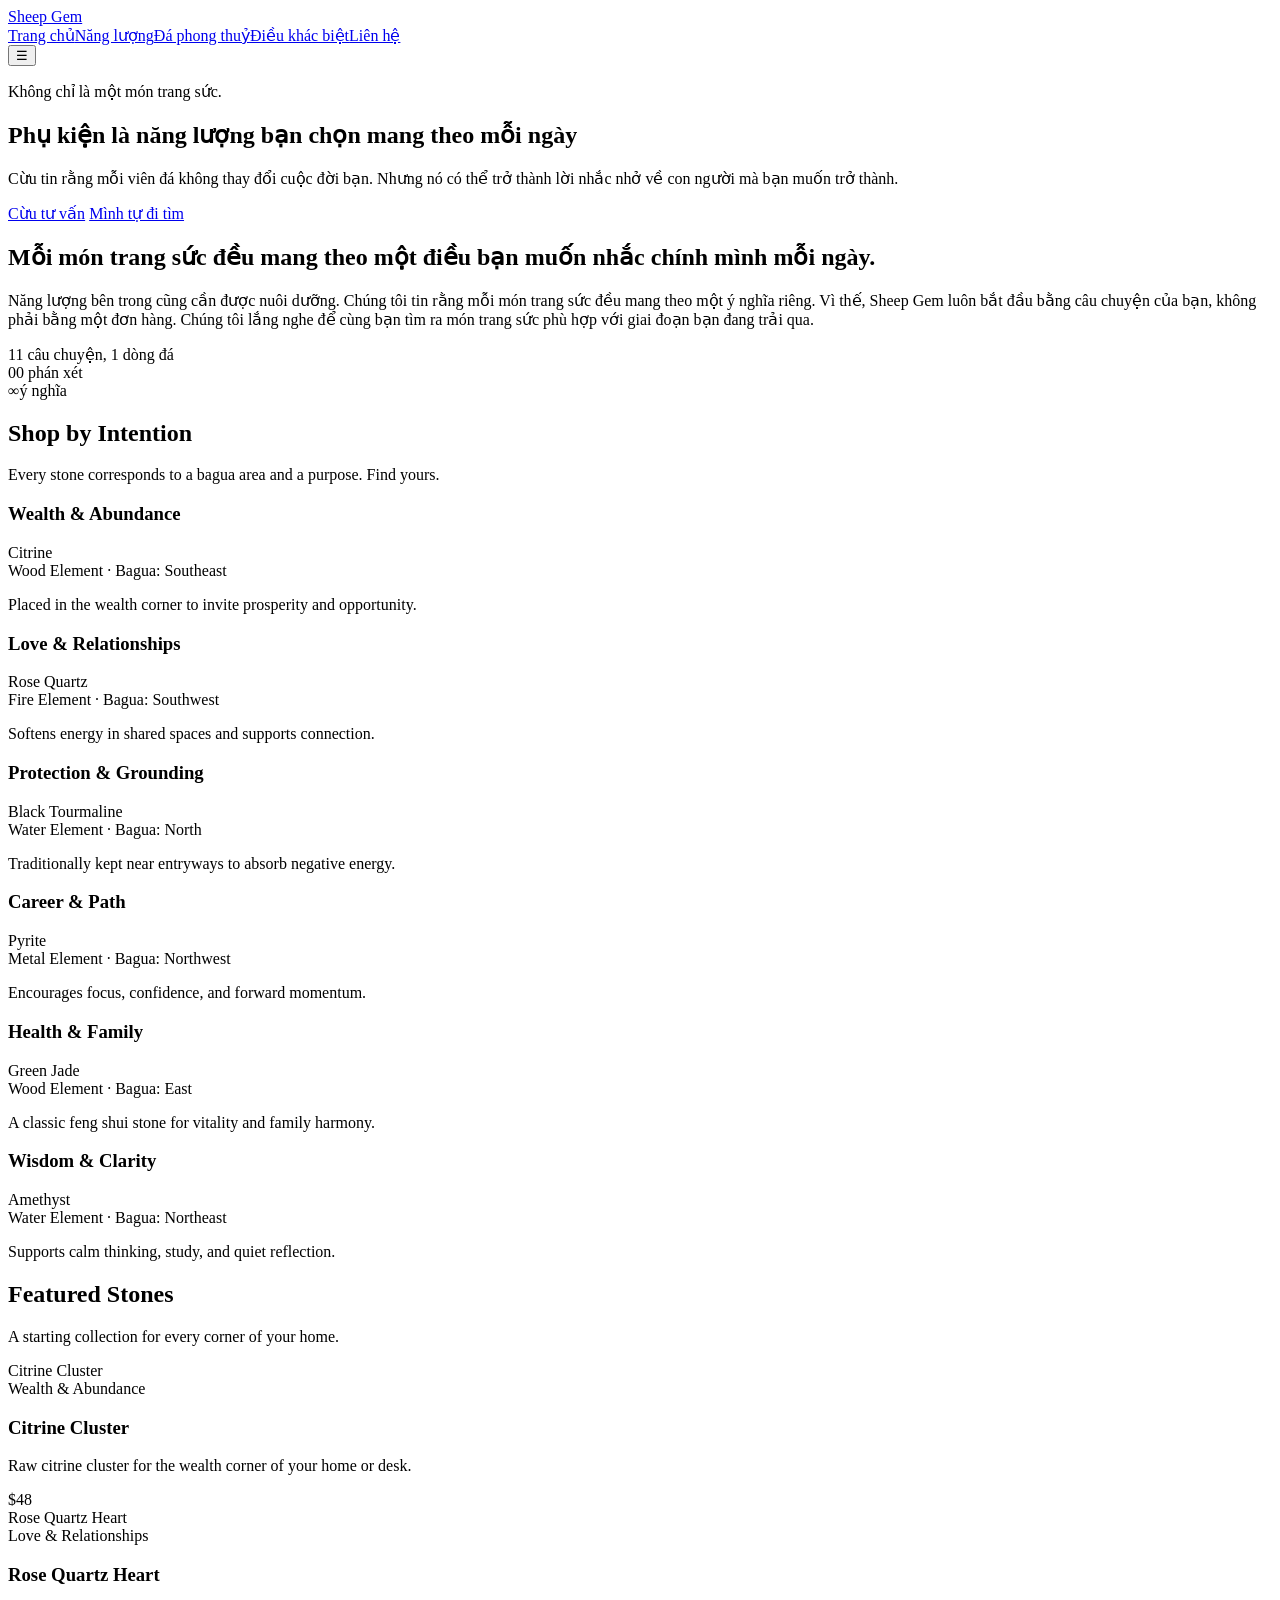
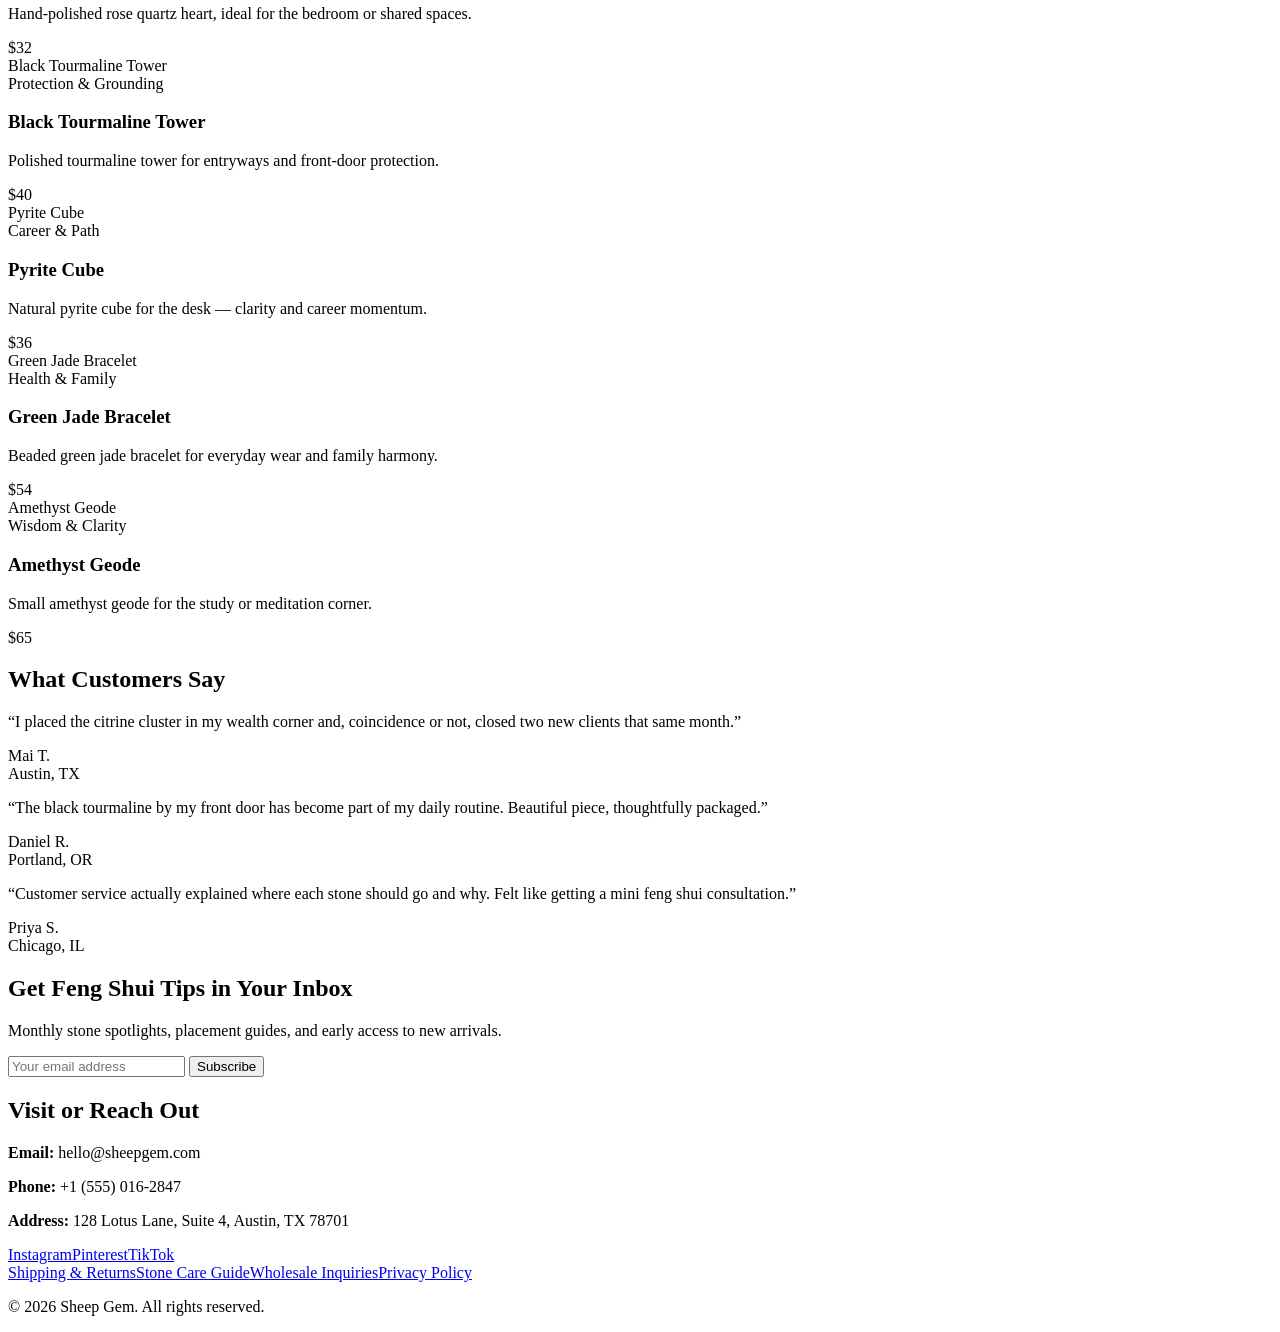
==== index.html @ ed95a7af "Initial commit via Netlify [skip ci]" ====
<!DOCTYPE html>
<html lang="vi">
<head>
<meta charset="UTF-8">
<meta name="viewport" content="width=device-width, initial-scale=1.0">
<title>Sheep Gem — Feng Shui Stones for a Balanced Life</title>
<meta name="description" content="Hand-selected feng shui stones and crystals for wealth, love, protection, and calm.">
<link rel="preconnect" href="https://fonts.googleapis.com">
<link rel="preconnect" href="https://fonts.gstatic.com" crossorigin>
<link href="https://fonts.googleapis.com/css2?family=Cormorant+Garamond:wght@600;700&family=Inter:wght@400;500;600;700&display=swap" rel="stylesheet">
<link rel="stylesheet" href="css/style.css">
</head>
<body>

<header class="site-header" id="home">
  <div class="container header-inner">
    <a class="logo" href="#home" id="logo">Sheep Gem</a>
    <nav class="main-nav" id="main-nav"></nav>
    <button class="nav-toggle" id="nav-toggle" aria-label="Toggle navigation">☰</button>
  </div>
</header>

<section class="hero">
  <div class="container hero-inner">
    <div class="hero-copy">
      <p class="eyebrow" id="hero-eyebrow"></p>
      <h1 id="hero-headline"></h1>
      <p class="hero-sub" id="hero-subheadline"></p>
      <div class="hero-ctas">
        <a class="btn btn-primary" id="hero-cta-primary" href="#products"></a>
        <a class="btn btn-secondary" id="hero-cta-secondary" href="#intentions"></a>
      </div>
    </div>
    <div class="hero-art" aria-hidden="true">
      <div class="stone-orb orb-1"></div>
      <div class="stone-orb orb-2"></div>
      <div class="stone-orb orb-3"></div>
    </div>
  </div>
</section>

<section class="about" id="about">
  <div class="container about-inner">
    <div class="about-copy">
      <h2 id="about-heading"></h2>
      <p id="about-body"></p>
    </div>
    <div class="about-stats" id="about-stats"></div>
  </div>
</section>

<section class="intentions" id="intentions">
  <div class="container">
    <h2 class="section-title">Shop by Intention</h2>
    <p class="section-subtitle">Every stone corresponds to a bagua area and a purpose. Find yours.</p>
    <div class="intentions-grid" id="intentions-grid"></div>
  </div>
</section>

<section class="products" id="products">
  <div class="container">
    <h2 class="section-title">Featured Stones</h2>
    <p class="section-subtitle">A starting collection for every corner of your home.</p>
    <div class="products-grid" id="products-grid"></div>
  </div>
</section>

<section class="testimonials" id="testimonials">
  <div class="container">
    <h2 class="section-title">What Customers Say</h2>
    <div class="testimonials-grid" id="testimonials-grid"></div>
  </div>
</section>

<section class="newsletter">
  <div class="container newsletter-inner">
    <div>
      <h2 id="newsletter-heading"></h2>
      <p id="newsletter-body"></p>
    </div>
    <form class="newsletter-form" id="newsletter-form">
      <input type="email" placeholder="Your email address" required aria-label="Email address">
      <button type="submit" class="btn btn-primary" id="newsletter-cta"></button>
    </form>
  </div>
</section>

<section class="contact" id="contact">
  <div class="container contact-inner">
    <h2 id="contact-heading"></h2>
    <div class="contact-grid">
      <p><strong>Email:</strong> <span id="contact-email"></span></p>
      <p><strong>Phone:</strong> <span id="contact-phone"></span></p>
      <p><strong>Address:</strong> <span id="contact-address"></span></p>
    </div>
    <div class="contact-social" id="contact-social"></div>
  </div>
</section>

<footer class="site-footer">
  <div class="container footer-inner">
    <div class="footer-links" id="footer-links"></div>
    <p class="footer-copy" id="footer-copy"></p>
  </div>
</footer>

<script src="content/site-content.js"></script>
<script src="js/main.js"></script>
</body>
</html>
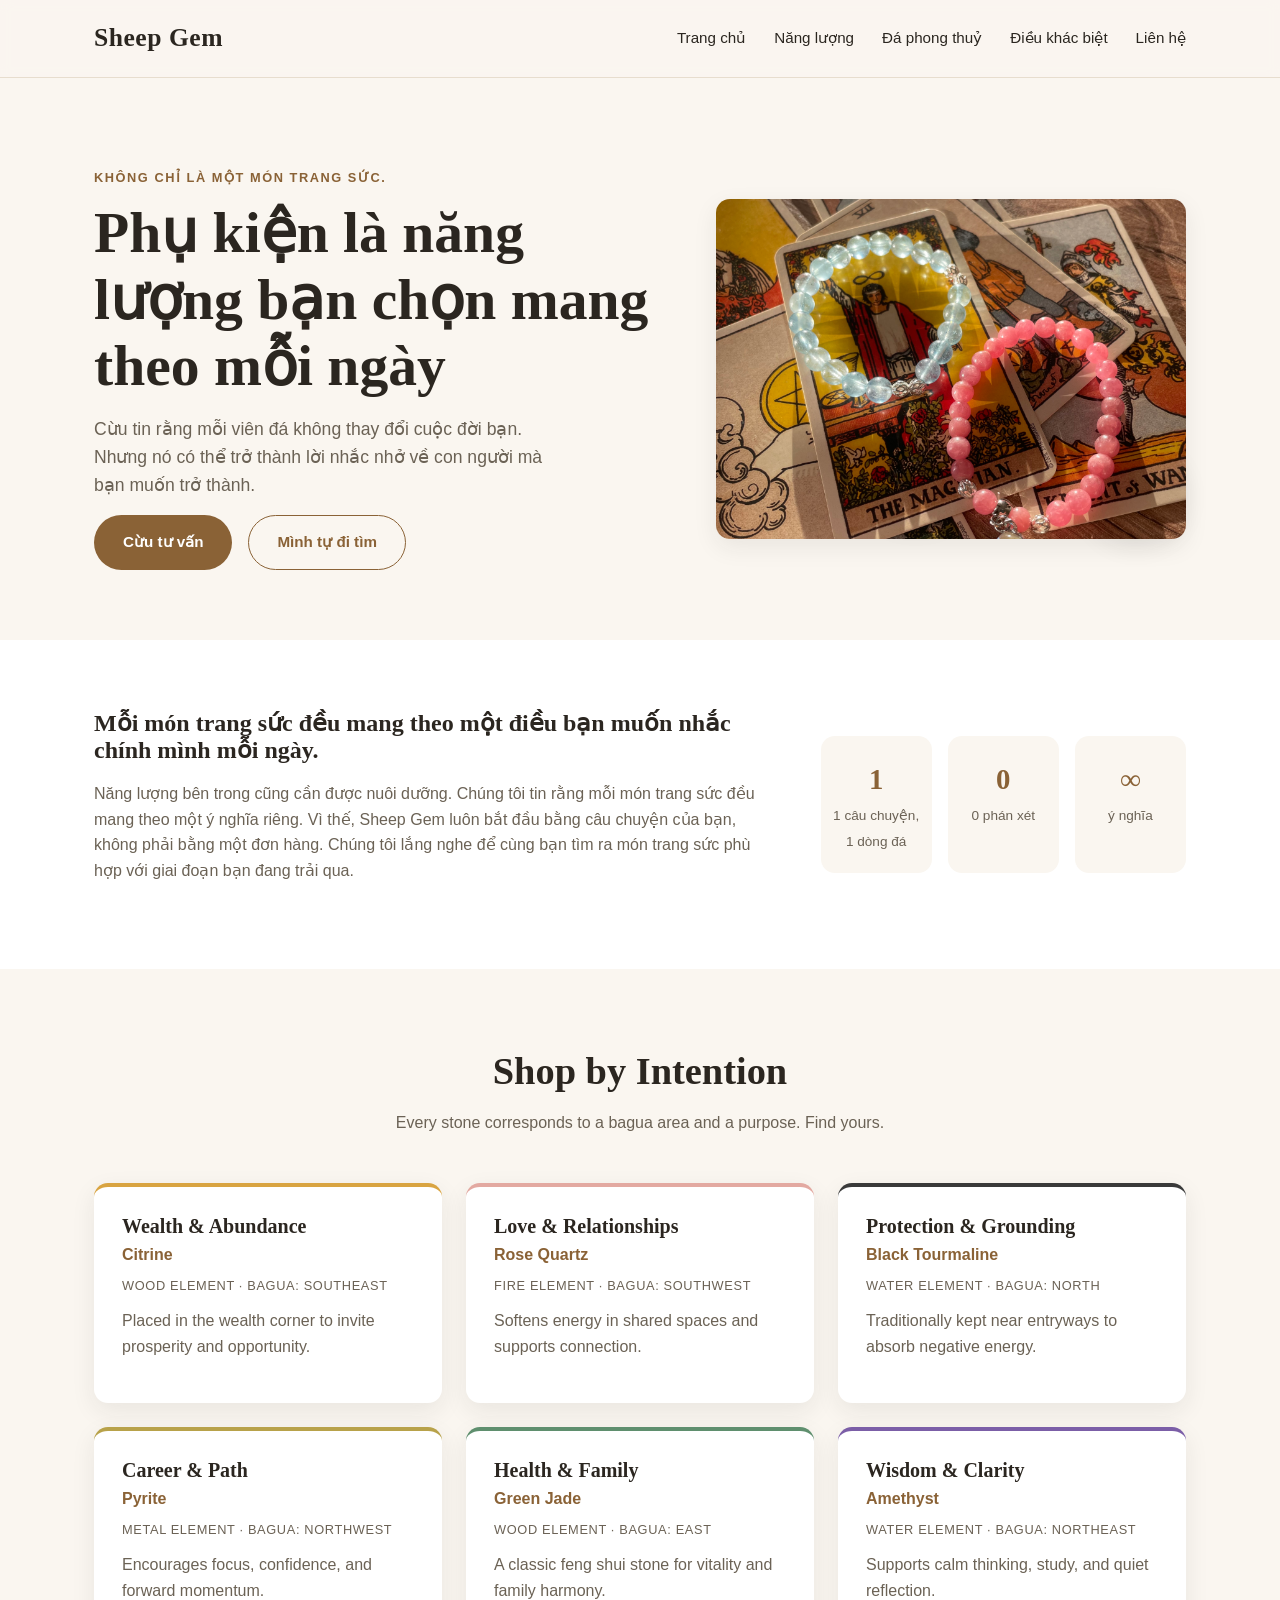
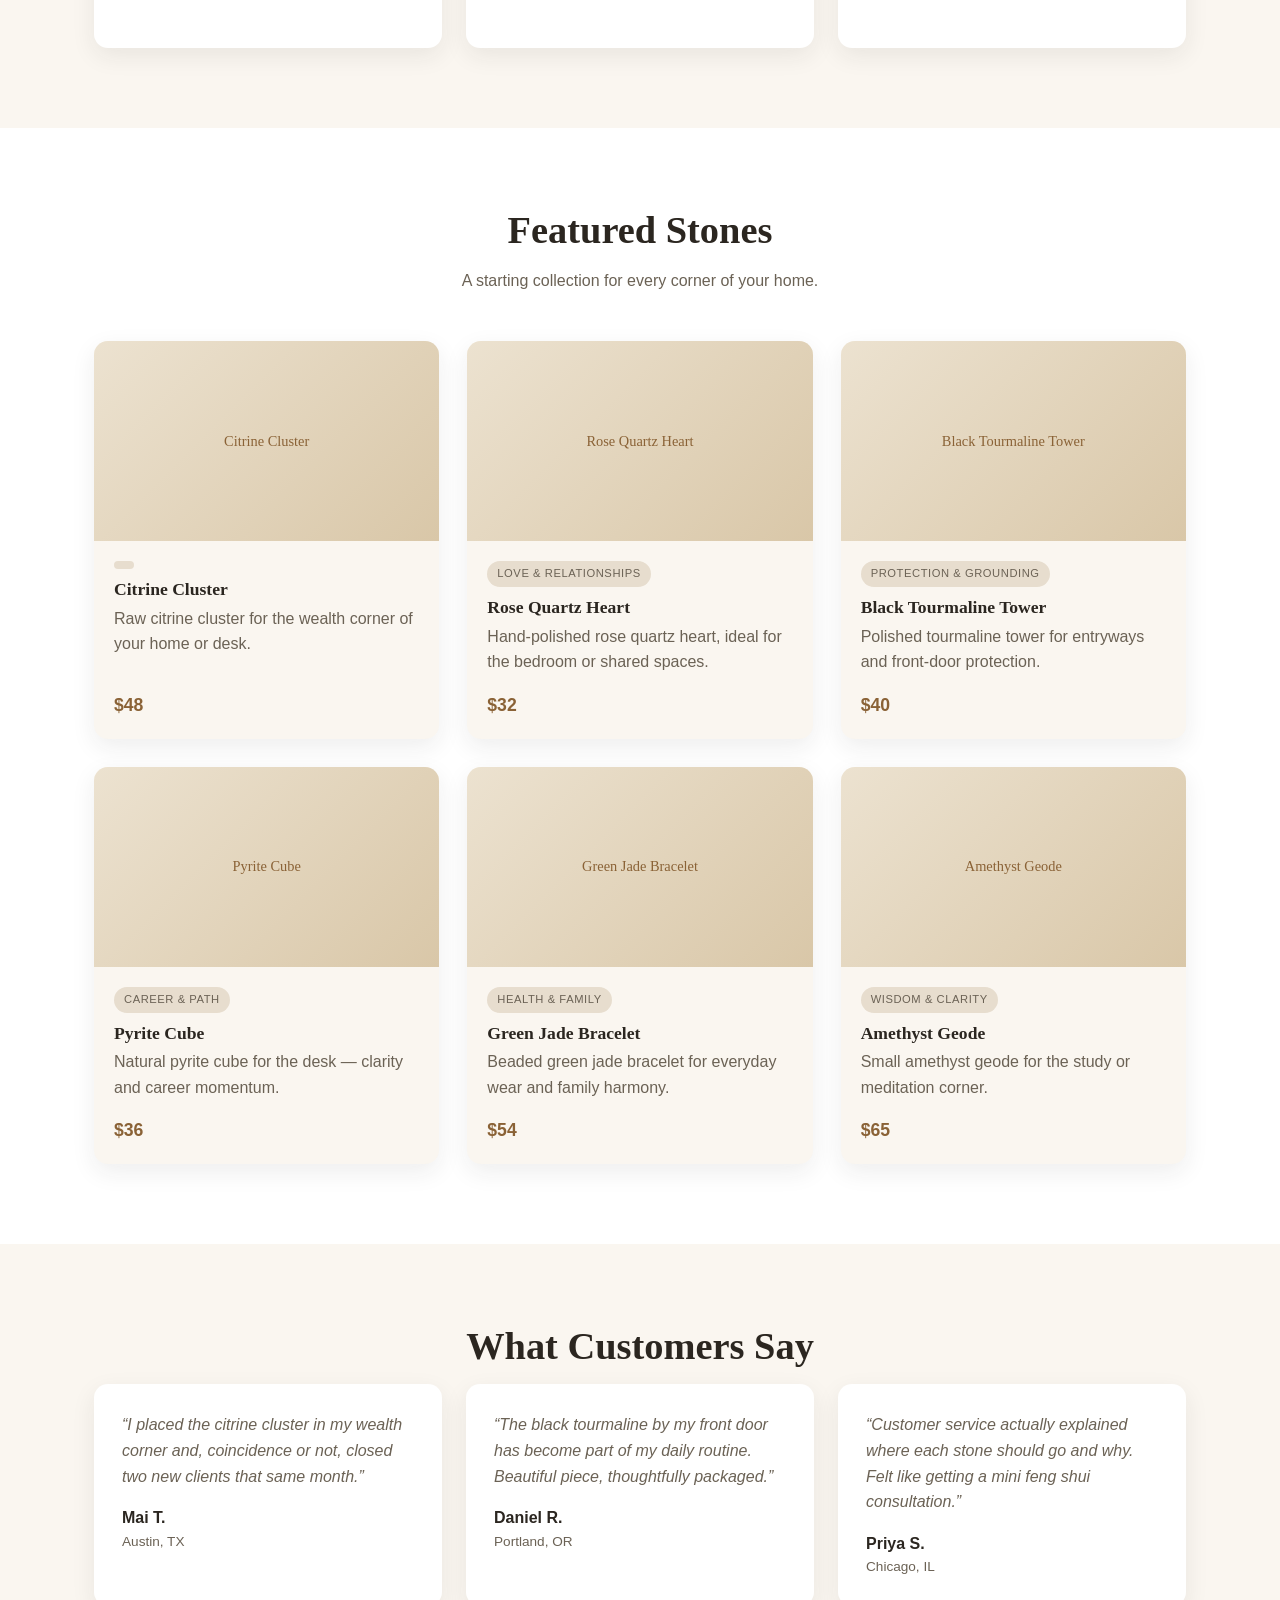
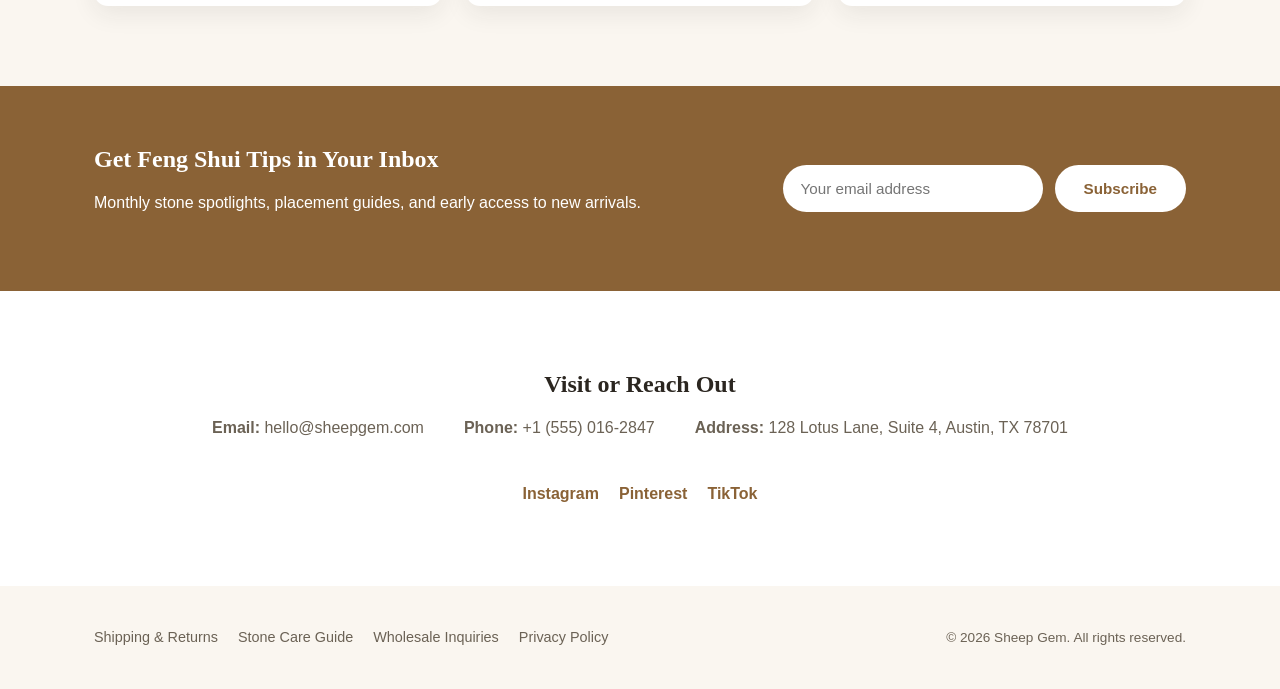
==== commit c42c710f: "Publish rendered index.html via admin.html" ====
--- a/index.html
+++ b/index.html
@@ -4,7 +4,7 @@
 <meta charset="UTF-8">
 <meta name="viewport" content="width=device-width, initial-scale=1.0">
 <title>Sheep Gem — Feng Shui Stones for a Balanced Life</title>
-<meta name="description" content="Hand-selected feng shui stones and crystals for wealth, love, protection, and calm.">
+<meta name="description" content="Cừu tin rằng mỗi viên đá không thay đổi cuộc đời bạn. Nhưng nó có thể trở thành lời nhắc nhở về con người mà bạn muốn trở thành.">
 <link rel="preconnect" href="https://fonts.googleapis.com">
 <link rel="preconnect" href="https://fonts.gstatic.com" crossorigin>
 <link href="https://fonts.googleapis.com/css2?family=Cormorant+Garamond:wght@600;700&family=Inter:wght@400;500;600;700&display=swap" rel="stylesheet">
@@ -15,7 +15,13 @@
 <header class="site-header" id="home">
   <div class="container header-inner">
     <a class="logo" href="#home" id="logo">Sheep Gem</a>
-    <nav class="main-nav" id="main-nav"></nav>
+    <nav class="main-nav" id="main-nav">
+      <a href="#home">Trang chủ</a>
+      <a href="#nangluong">Năng lượng</a>
+      <a href="#products">Đá phong thuỷ</a>
+      <a href="#about">Điều khác biệt</a>
+      <a href="#contact">Liên hệ</a>
+    </nav>
     <button class="nav-toggle" id="nav-toggle" aria-label="Toggle navigation">☰</button>
   </div>
 </header>
@@ -23,15 +29,18 @@
 <section class="hero">
   <div class="container hero-inner">
     <div class="hero-copy">
-      <p class="eyebrow" id="hero-eyebrow"></p>
-      <h1 id="hero-headline"></h1>
-      <p class="hero-sub" id="hero-subheadline"></p>
+      <p class="eyebrow" id="hero-eyebrow">Không chỉ là một món trang sức.  </p>
+      <h1 id="hero-headline">Phụ kiện là năng lượng bạn chọn mang theo mỗi ngày</h1>
+      <p class="hero-sub" id="hero-subheadline">Cừu tin rằng mỗi viên đá không thay đổi cuộc đời bạn.
+
+Nhưng nó có thể trở thành lời nhắc nhở về con người mà bạn muốn trở thành.</p>
       <div class="hero-ctas">
-        <a class="btn btn-primary" id="hero-cta-primary" href="#products"></a>
-        <a class="btn btn-secondary" id="hero-cta-secondary" href="#intentions"></a>
-      </div>
-    </div>
-    <div class="hero-art" aria-hidden="true">
+        <a class="btn btn-primary" id="hero-cta-primary" href="#contact">Cừu tư vấn</a>
+        <a class="btn btn-secondary" id="hero-cta-secondary" href="#products">Mình tự đi tìm</a>
+      </div>
+    </div>
+    <div class="hero-art has-photo" aria-hidden="true">
+      <img class="hero-photo" alt="" src="images/hero-stones.jpg" style="object-position:50% 50%">
       <div class="stone-orb orb-1"></div>
       <div class="stone-orb orb-2"></div>
       <div class="stone-orb orb-3"></div>
@@ -42,10 +51,20 @@
 <section class="about" id="about">
   <div class="container about-inner">
     <div class="about-copy">
-      <h2 id="about-heading"></h2>
-      <p id="about-body"></p>
-    </div>
-    <div class="about-stats" id="about-stats"></div>
+      <h2 id="about-heading">Mỗi món trang sức đều mang theo một điều bạn muốn nhắc chính mình mỗi ngày.</h2>
+      <p id="about-body">Năng lượng bên trong cũng cần được nuôi dưỡng.
+
+Chúng tôi tin rằng mỗi món trang sức đều mang theo một ý nghĩa riêng.
+
+Vì thế, Sheep Gem luôn bắt đầu bằng câu chuyện của bạn, không phải bằng một đơn hàng.
+
+Chúng tôi lắng nghe để cùng bạn tìm ra món trang sức phù hợp với giai đoạn bạn đang trải qua.</p>
+    </div>
+    <div class="about-stats" id="about-stats">
+      <div class="stat"><span class="stat-value">1</span><span class="stat-label">1 câu chuyện, 1 dòng đá</span></div>
+      <div class="stat"><span class="stat-value">0</span><span class="stat-label">0 phán xét</span></div>
+      <div class="stat"><span class="stat-value">∞</span><span class="stat-label">ý nghĩa</span></div>
+    </div>
   </div>
 </section>
 
@@ -53,7 +72,44 @@
   <div class="container">
     <h2 class="section-title">Shop by Intention</h2>
     <p class="section-subtitle">Every stone corresponds to a bagua area and a purpose. Find yours.</p>
-    <div class="intentions-grid" id="intentions-grid"></div>
+    <div class="intentions-grid" id="intentions-grid">
+      <div class="intention-card" style="border-top-color:#d9a441">
+        <h3>Wealth &amp; Abundance</h3>
+        <div class="intention-stone">Citrine</div>
+        <div class="intention-meta">Wood Element · Bagua: Southeast</div>
+        <p>Placed in the wealth corner to invite prosperity and opportunity.</p>
+      </div>
+      <div class="intention-card" style="border-top-color:#e3a9a1">
+        <h3>Love &amp; Relationships</h3>
+        <div class="intention-stone">Rose Quartz</div>
+        <div class="intention-meta">Fire Element · Bagua: Southwest</div>
+        <p>Softens energy in shared spaces and supports connection.</p>
+      </div>
+      <div class="intention-card" style="border-top-color:#3a3a3a">
+        <h3>Protection &amp; Grounding</h3>
+        <div class="intention-stone">Black Tourmaline</div>
+        <div class="intention-meta">Water Element · Bagua: North</div>
+        <p>Traditionally kept near entryways to absorb negative energy.</p>
+      </div>
+      <div class="intention-card" style="border-top-color:#b8a24a">
+        <h3>Career &amp; Path</h3>
+        <div class="intention-stone">Pyrite</div>
+        <div class="intention-meta">Metal Element · Bagua: Northwest</div>
+        <p>Encourages focus, confidence, and forward momentum.</p>
+      </div>
+      <div class="intention-card" style="border-top-color:#5f8f6e">
+        <h3>Health &amp; Family</h3>
+        <div class="intention-stone">Green Jade</div>
+        <div class="intention-meta">Wood Element · Bagua: East</div>
+        <p>A classic feng shui stone for vitality and family harmony.</p>
+      </div>
+      <div class="intention-card" style="border-top-color:#7b5ea7">
+        <h3>Wisdom &amp; Clarity</h3>
+        <div class="intention-stone">Amethyst</div>
+        <div class="intention-meta">Water Element · Bagua: Northeast</div>
+        <p>Supports calm thinking, study, and quiet reflection.</p>
+      </div>
+    </div>
   </div>
 </section>
 
@@ -61,46 +117,144 @@
   <div class="container">
     <h2 class="section-title">Featured Stones</h2>
     <p class="section-subtitle">A starting collection for every corner of your home.</p>
-    <div class="products-grid" id="products-grid"></div>
+    <div class="products-grid" id="products-grid">
+      <div class="product-card">
+        <div class="product-image has-photo">
+          <img alt="Citrine Cluster" src="images/products/citrine-cluster.jpg" style="object-position:50% 50%">
+          <span class="product-image-fallback">Citrine Cluster</span>
+        </div>
+        <div class="product-body">
+          <span class="product-tag"></span>
+          <h3>Citrine Cluster</h3>
+          <p>Raw citrine cluster for the wealth corner of your home or desk.</p>
+          <div class="product-price">$48</div>
+        </div>
+      </div>
+      <div class="product-card">
+        <div class="product-image has-photo">
+          <img alt="Rose Quartz Heart" src="images/products/rose-quartz-heart.jpg" style="object-position:50% 50%">
+          <span class="product-image-fallback">Rose Quartz Heart</span>
+        </div>
+        <div class="product-body">
+          <span class="product-tag">Love &amp; Relationships</span>
+          <h3>Rose Quartz Heart</h3>
+          <p>Hand-polished rose quartz heart, ideal for the bedroom or shared spaces.</p>
+          <div class="product-price">$32</div>
+        </div>
+      </div>
+      <div class="product-card">
+        <div class="product-image has-photo">
+          <img alt="Black Tourmaline Tower" src="images/products/black-tourmaline-tower.jpg" style="object-position:50% 50%">
+          <span class="product-image-fallback">Black Tourmaline Tower</span>
+        </div>
+        <div class="product-body">
+          <span class="product-tag">Protection &amp; Grounding</span>
+          <h3>Black Tourmaline Tower</h3>
+          <p>Polished tourmaline tower for entryways and front-door protection.</p>
+          <div class="product-price">$40</div>
+        </div>
+      </div>
+      <div class="product-card">
+        <div class="product-image has-photo">
+          <img alt="Pyrite Cube" src="images/products/pyrite-cube.jpg" style="object-position:50% 50%">
+          <span class="product-image-fallback">Pyrite Cube</span>
+        </div>
+        <div class="product-body">
+          <span class="product-tag">Career &amp; Path</span>
+          <h3>Pyrite Cube</h3>
+          <p>Natural pyrite cube for the desk — clarity and career momentum.</p>
+          <div class="product-price">$36</div>
+        </div>
+      </div>
+      <div class="product-card">
+        <div class="product-image has-photo">
+          <img alt="Green Jade Bracelet" src="images/products/green-jade-bracelet.jpg" style="object-position:50% 50%">
+          <span class="product-image-fallback">Green Jade Bracelet</span>
+        </div>
+        <div class="product-body">
+          <span class="product-tag">Health &amp; Family</span>
+          <h3>Green Jade Bracelet</h3>
+          <p>Beaded green jade bracelet for everyday wear and family harmony.</p>
+          <div class="product-price">$54</div>
+        </div>
+      </div>
+      <div class="product-card">
+        <div class="product-image has-photo">
+          <img alt="Amethyst Geode" src="images/products/amethyst-geode.jpg" style="object-position:50% 50%">
+          <span class="product-image-fallback">Amethyst Geode</span>
+        </div>
+        <div class="product-body">
+          <span class="product-tag">Wisdom &amp; Clarity</span>
+          <h3>Amethyst Geode</h3>
+          <p>Small amethyst geode for the study or meditation corner.</p>
+          <div class="product-price">$65</div>
+        </div>
+      </div>
+    </div>
   </div>
 </section>
 
 <section class="testimonials" id="testimonials">
   <div class="container">
     <h2 class="section-title">What Customers Say</h2>
-    <div class="testimonials-grid" id="testimonials-grid"></div>
+    <div class="testimonials-grid" id="testimonials-grid">
+      <div class="testimonial-card">
+        <p class="testimonial-quote">"I placed the citrine cluster in my wealth corner and, coincidence or not, closed two new clients that same month."</p>
+        <div class="testimonial-author">Mai T.</div>
+        <div class="testimonial-location">Austin, TX</div>
+      </div>
+      <div class="testimonial-card">
+        <p class="testimonial-quote">"The black tourmaline by my front door has become part of my daily routine. Beautiful piece, thoughtfully packaged."</p>
+        <div class="testimonial-author">Daniel R.</div>
+        <div class="testimonial-location">Portland, OR</div>
+      </div>
+      <div class="testimonial-card">
+        <p class="testimonial-quote">"Customer service actually explained where each stone should go and why. Felt like getting a mini feng shui consultation."</p>
+        <div class="testimonial-author">Priya S.</div>
+        <div class="testimonial-location">Chicago, IL</div>
+      </div>
+    </div>
   </div>
 </section>
 
 <section class="newsletter">
   <div class="container newsletter-inner">
     <div>
-      <h2 id="newsletter-heading"></h2>
-      <p id="newsletter-body"></p>
+      <h2 id="newsletter-heading">Get Feng Shui Tips in Your Inbox</h2>
+      <p id="newsletter-body">Monthly stone spotlights, placement guides, and early access to new arrivals.</p>
     </div>
     <form class="newsletter-form" id="newsletter-form">
       <input type="email" placeholder="Your email address" required aria-label="Email address">
-      <button type="submit" class="btn btn-primary" id="newsletter-cta"></button>
+      <button type="submit" class="btn btn-primary" id="newsletter-cta">Subscribe</button>
     </form>
   </div>
 </section>
 
 <section class="contact" id="contact">
   <div class="container contact-inner">
-    <h2 id="contact-heading"></h2>
+    <h2 id="contact-heading">Visit or Reach Out</h2>
     <div class="contact-grid">
-      <p><strong>Email:</strong> <span id="contact-email"></span></p>
-      <p><strong>Phone:</strong> <span id="contact-phone"></span></p>
-      <p><strong>Address:</strong> <span id="contact-address"></span></p>
-    </div>
-    <div class="contact-social" id="contact-social"></div>
+      <p><strong>Email:</strong> <span id="contact-email">hello@sheepgem.com</span></p>
+      <p><strong>Phone:</strong> <span id="contact-phone">+1 (555) 016-2847</span></p>
+      <p><strong>Address:</strong> <span id="contact-address">128 Lotus Lane, Suite 4, Austin, TX 78701</span></p>
+    </div>
+    <div class="contact-social" id="contact-social">
+      <a href="https://instagram.com/sheep.gem" target="_blank" rel="noopener">Instagram</a>
+      <a href="https://pinterest.com/sheepgem" target="_blank" rel="noopener">Pinterest</a>
+      <a href="https://tiktok.com/@sheep.gem" target="_blank" rel="noopener">TikTok</a>
+    </div>
   </div>
 </section>
 
 <footer class="site-footer">
   <div class="container footer-inner">
-    <div class="footer-links" id="footer-links"></div>
-    <p class="footer-copy" id="footer-copy"></p>
+    <div class="footer-links" id="footer-links">
+      <a href="#">Shipping &amp; Returns</a>
+      <a href="#">Stone Care Guide</a>
+      <a href="#">Wholesale Inquiries</a>
+      <a href="#">Privacy Policy</a>
+    </div>
+    <p class="footer-copy" id="footer-copy">© 2026 Sheep Gem. All rights reserved.</p>
   </div>
 </footer>
 
--- a/css/style.css
+++ b/css/style.css
@@ -0,0 +1,392 @@
+/* ==========================================================================
+   Sheep Gem — base styles
+   ========================================================================== */
+
+:root {
+  --color-bg: #faf6f0;
+  --color-surface: #ffffff;
+  --color-text: #2b2620;
+  --color-text-muted: #6b6255;
+  --color-accent: #b8894f;
+  --color-accent-dark: #8a6236;
+  --color-green: #5f8f6e;
+  --color-border: #e7ddce;
+  --radius: 14px;
+  --shadow: 0 8px 24px rgba(43, 38, 32, 0.08);
+  --font-heading: "Cormorant Garamond", Georgia, "Times New Roman", serif;
+  --font-body: "Inter", -apple-system, BlinkMacSystemFont, "Segoe UI", sans-serif;
+}
+
+* { box-sizing: border-box; }
+
+html { scroll-behavior: smooth; }
+
+body {
+  margin: 0;
+  font-family: var(--font-body);
+  color: var(--color-text);
+  background: var(--color-bg);
+  line-height: 1.6;
+}
+
+img { max-width: 100%; display: block; }
+
+.container {
+  max-width: 1140px;
+  margin: 0 auto;
+  padding: 0 24px;
+}
+
+h1, h2, h3 {
+  font-family: var(--font-heading);
+  font-weight: 600;
+  line-height: 1.15;
+  margin: 0 0 16px;
+}
+
+p { margin: 0 0 16px; color: var(--color-text-muted); }
+
+a { color: inherit; text-decoration: none; }
+
+.btn {
+  display: inline-block;
+  padding: 14px 28px;
+  border-radius: 999px;
+  font-weight: 600;
+  font-size: 0.95rem;
+  cursor: pointer;
+  border: 1px solid transparent;
+  transition: transform 0.15s ease, opacity 0.15s ease;
+}
+.btn:hover { transform: translateY(-1px); opacity: 0.92; }
+.btn-primary { background: var(--color-accent-dark); color: #fff; }
+.btn-secondary { background: transparent; color: var(--color-accent-dark); border-color: var(--color-accent-dark); }
+
+.section-title {
+  text-align: center;
+  font-size: clamp(1.8rem, 3vw, 2.4rem);
+}
+.section-subtitle {
+  text-align: center;
+  max-width: 560px;
+  margin: 0 auto 48px;
+}
+
+/* Header ------------------------------------------------------------------ */
+
+.site-header {
+  position: sticky;
+  top: 0;
+  z-index: 50;
+  background: rgba(250, 246, 240, 0.9);
+  backdrop-filter: blur(6px);
+  border-bottom: 1px solid var(--color-border);
+}
+.header-inner {
+  display: flex;
+  align-items: center;
+  justify-content: space-between;
+  padding: 18px 24px;
+}
+.logo {
+  font-family: var(--font-heading);
+  font-size: 1.6rem;
+  font-weight: 700;
+  letter-spacing: 0.02em;
+}
+.main-nav {
+  display: flex;
+  gap: 28px;
+}
+.main-nav a {
+  font-size: 0.95rem;
+  font-weight: 500;
+  color: var(--color-text);
+}
+.main-nav a:hover { color: var(--color-accent-dark); }
+.nav-toggle {
+  display: none;
+  background: none;
+  border: none;
+  font-size: 1.4rem;
+  cursor: pointer;
+}
+
+@media (max-width: 800px) {
+  .main-nav {
+    position: absolute;
+    top: 100%;
+    left: 0;
+    right: 0;
+    background: var(--color-surface);
+    flex-direction: column;
+    padding: 16px 24px;
+    gap: 16px;
+    border-bottom: 1px solid var(--color-border);
+    display: none;
+  }
+  .main-nav.open { display: flex; }
+  .nav-toggle { display: block; }
+}
+
+/* Hero --------------------------------------------------------------------- */
+
+.hero {
+  padding: 90px 0 70px;
+  overflow: hidden;
+}
+.hero-inner {
+  display: grid;
+  grid-template-columns: 1.1fr 0.9fr;
+  gap: 48px;
+  align-items: center;
+}
+.eyebrow {
+  text-transform: uppercase;
+  letter-spacing: 0.12em;
+  font-size: 0.8rem;
+  font-weight: 700;
+  color: var(--color-accent-dark);
+  margin-bottom: 12px;
+}
+.hero-copy h1 {
+  font-size: clamp(2.4rem, 5vw, 3.6rem);
+}
+.hero-sub {
+  font-size: 1.1rem;
+  max-width: 480px;
+}
+.hero-ctas { display: flex; gap: 16px; flex-wrap: wrap; margin-top: 8px; }
+
+.hero-art {
+  position: relative;
+  height: 340px;
+}
+.hero-photo {
+  position: absolute;
+  inset: 0;
+  width: 100%;
+  height: 100%;
+  object-fit: cover;
+  border-radius: var(--radius);
+  box-shadow: var(--shadow);
+  z-index: 2;
+}
+.stone-orb {
+  position: absolute;
+  border-radius: 50%;
+  filter: blur(0px);
+  box-shadow: var(--shadow);
+}
+.orb-1 { width: 220px; height: 220px; background: radial-gradient(circle at 30% 30%, #e7cf9e, var(--color-accent)); top: 10px; right: 40px; }
+.orb-2 { width: 140px; height: 140px; background: radial-gradient(circle at 30% 30%, #cfe0d3, var(--color-green)); bottom: 20px; right: 200px; }
+.orb-3 { width: 100px; height: 100px; background: radial-gradient(circle at 30% 30%, #ece2f3, #7b5ea7); bottom: 0; right: 0; }
+
+@media (max-width: 800px) {
+  .hero-inner { grid-template-columns: 1fr; }
+  .hero-art { height: 220px; }
+}
+
+/* About -------------------------------------------------------------------- */
+
+.about { padding: 70px 0; background: var(--color-surface); }
+.about-inner {
+  display: grid;
+  grid-template-columns: 1.3fr 0.7fr;
+  gap: 48px;
+  align-items: center;
+}
+.about-stats {
+  display: grid;
+  grid-template-columns: repeat(3, 1fr);
+  gap: 16px;
+}
+.stat { text-align: center; padding: 20px 8px; border-radius: var(--radius); background: var(--color-bg); }
+.stat-value { font-family: var(--font-heading); font-size: 1.8rem; font-weight: 700; color: var(--color-accent-dark); display: block; }
+.stat-label { font-size: 0.85rem; color: var(--color-text-muted); }
+
+@media (max-width: 800px) {
+  .about-inner { grid-template-columns: 1fr; }
+  .about-stats { grid-template-columns: repeat(3, 1fr); }
+}
+
+/* Intentions ---------------------------------------------------------------- */
+
+.intentions { padding: 80px 0; }
+.intentions-grid {
+  display: grid;
+  grid-template-columns: repeat(3, 1fr);
+  gap: 24px;
+}
+.intention-card {
+  background: var(--color-surface);
+  border-radius: var(--radius);
+  padding: 28px;
+  box-shadow: var(--shadow);
+  border-top: 4px solid var(--color-accent);
+}
+.intention-card h3 { font-size: 1.25rem; margin-bottom: 4px; }
+.intention-stone { font-weight: 600; color: var(--color-accent-dark); margin-bottom: 8px; }
+.intention-meta {
+  font-size: 0.8rem;
+  color: var(--color-text-muted);
+  text-transform: uppercase;
+  letter-spacing: 0.05em;
+  margin-bottom: 12px;
+}
+
+@media (max-width: 900px) {
+  .intentions-grid { grid-template-columns: repeat(2, 1fr); }
+}
+@media (max-width: 560px) {
+  .intentions-grid { grid-template-columns: 1fr; }
+}
+
+/* Products ------------------------------------------------------------------ */
+
+.products { padding: 80px 0; background: var(--color-surface); }
+.products-grid {
+  display: grid;
+  grid-template-columns: repeat(3, 1fr);
+  gap: 28px;
+}
+.product-card {
+  background: var(--color-bg);
+  border-radius: var(--radius);
+  overflow: hidden;
+  box-shadow: var(--shadow);
+  display: flex;
+  flex-direction: column;
+}
+.product-image {
+  height: 200px;
+  background: linear-gradient(135deg, #ece2d0, #d9c7a8);
+  display: flex;
+  align-items: center;
+  justify-content: center;
+  font-family: var(--font-heading);
+  color: var(--color-accent-dark);
+  font-size: 0.9rem;
+  position: relative;
+  overflow: hidden;
+}
+.product-image img {
+  position: absolute;
+  inset: 0;
+  width: 100%;
+  height: 100%;
+  object-fit: cover;
+}
+.product-image.has-photo .product-image-fallback {
+  display: none;
+}
+.product-body { padding: 20px; flex: 1; display: flex; flex-direction: column; }
+.product-body h3 { font-size: 1.1rem; margin-bottom: 6px; }
+.product-price { font-weight: 700; color: var(--color-accent-dark); margin-top: auto; font-size: 1.1rem; }
+.product-tag {
+  align-self: flex-start;
+  font-size: 0.7rem;
+  text-transform: uppercase;
+  letter-spacing: 0.05em;
+  background: var(--color-border);
+  color: var(--color-text-muted);
+  padding: 4px 10px;
+  border-radius: 999px;
+  margin-bottom: 10px;
+}
+
+@media (max-width: 900px) {
+  .products-grid { grid-template-columns: repeat(2, 1fr); }
+}
+@media (max-width: 560px) {
+  .products-grid { grid-template-columns: 1fr; }
+}
+
+/* Testimonials --------------------------------------------------------------- */
+
+.testimonials { padding: 80px 0; }
+.testimonials-grid {
+  display: grid;
+  grid-template-columns: repeat(3, 1fr);
+  gap: 24px;
+}
+.testimonial-card {
+  background: var(--color-surface);
+  border-radius: var(--radius);
+  padding: 28px;
+  box-shadow: var(--shadow);
+}
+.testimonial-quote { font-style: italic; margin-bottom: 16px; }
+.testimonial-author { font-weight: 700; color: var(--color-text); }
+.testimonial-location { font-size: 0.85rem; color: var(--color-text-muted); }
+
+@media (max-width: 900px) {
+  .testimonials-grid { grid-template-columns: 1fr; }
+}
+
+/* Newsletter ------------------------------------------------------------------ */
+
+.newsletter {
+  padding: 60px 0;
+  background: var(--color-accent-dark);
+  color: #fff;
+}
+.newsletter h2, .newsletter p { color: #fff; }
+.newsletter-inner {
+  display: flex;
+  justify-content: space-between;
+  align-items: center;
+  gap: 32px;
+  flex-wrap: wrap;
+}
+.newsletter-form {
+  display: flex;
+  gap: 12px;
+  flex-wrap: wrap;
+}
+.newsletter-form input {
+  padding: 14px 18px;
+  border-radius: 999px;
+  border: none;
+  min-width: 260px;
+  font-size: 0.95rem;
+}
+.newsletter-form .btn-primary { background: #fff; color: var(--color-accent-dark); }
+
+/* Contact ---------------------------------------------------------------------- */
+
+.contact { padding: 80px 0; background: var(--color-surface); text-align: center; }
+.contact-grid {
+  display: flex;
+  justify-content: center;
+  gap: 40px;
+  flex-wrap: wrap;
+  margin-bottom: 24px;
+}
+.contact-social {
+  display: flex;
+  justify-content: center;
+  gap: 20px;
+}
+.contact-social a {
+  font-weight: 600;
+  color: var(--color-accent-dark);
+}
+
+/* Footer ------------------------------------------------------------------------ */
+
+.site-footer { padding: 40px 0; }
+.footer-inner {
+  display: flex;
+  justify-content: space-between;
+  align-items: center;
+  flex-wrap: wrap;
+  gap: 16px;
+}
+.footer-links {
+  display: flex;
+  gap: 20px;
+  flex-wrap: wrap;
+}
+.footer-links a { font-size: 0.9rem; color: var(--color-text-muted); }
+.footer-copy { font-size: 0.85rem; color: var(--color-text-muted); margin: 0; }
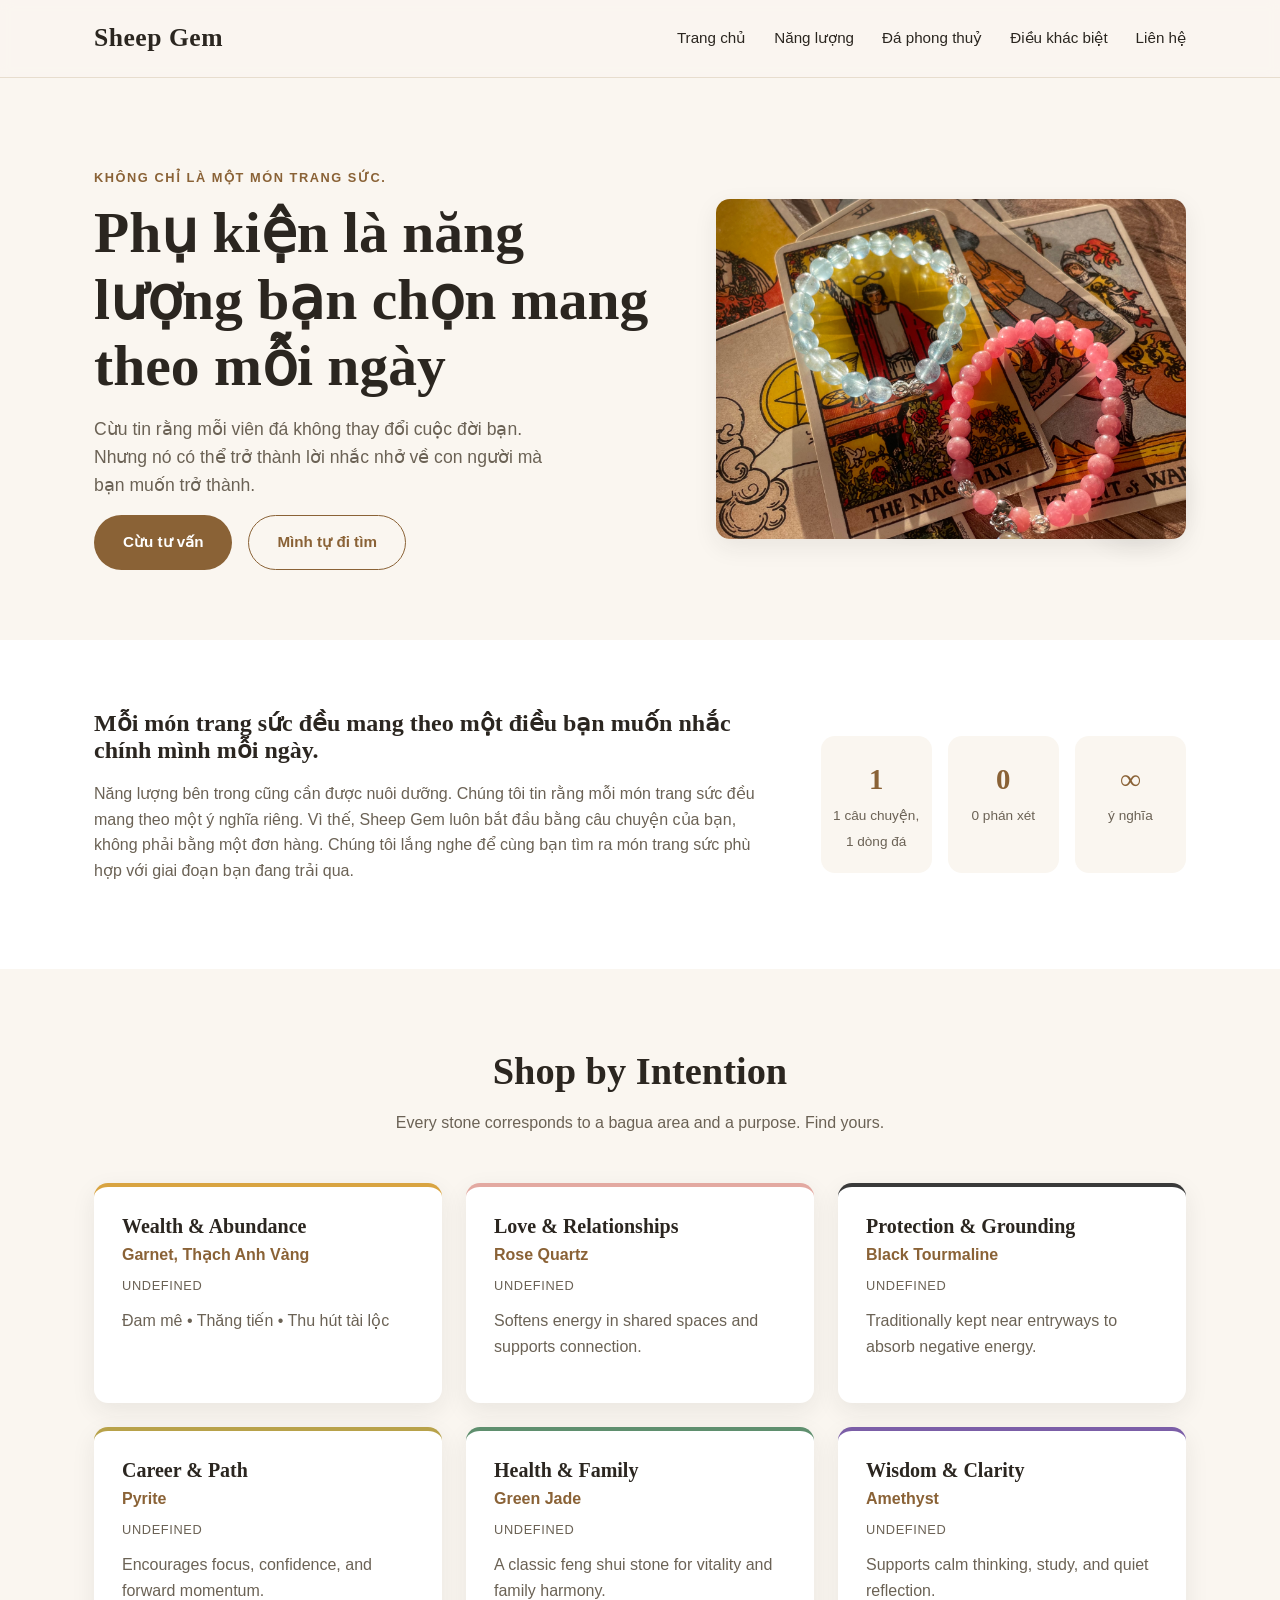
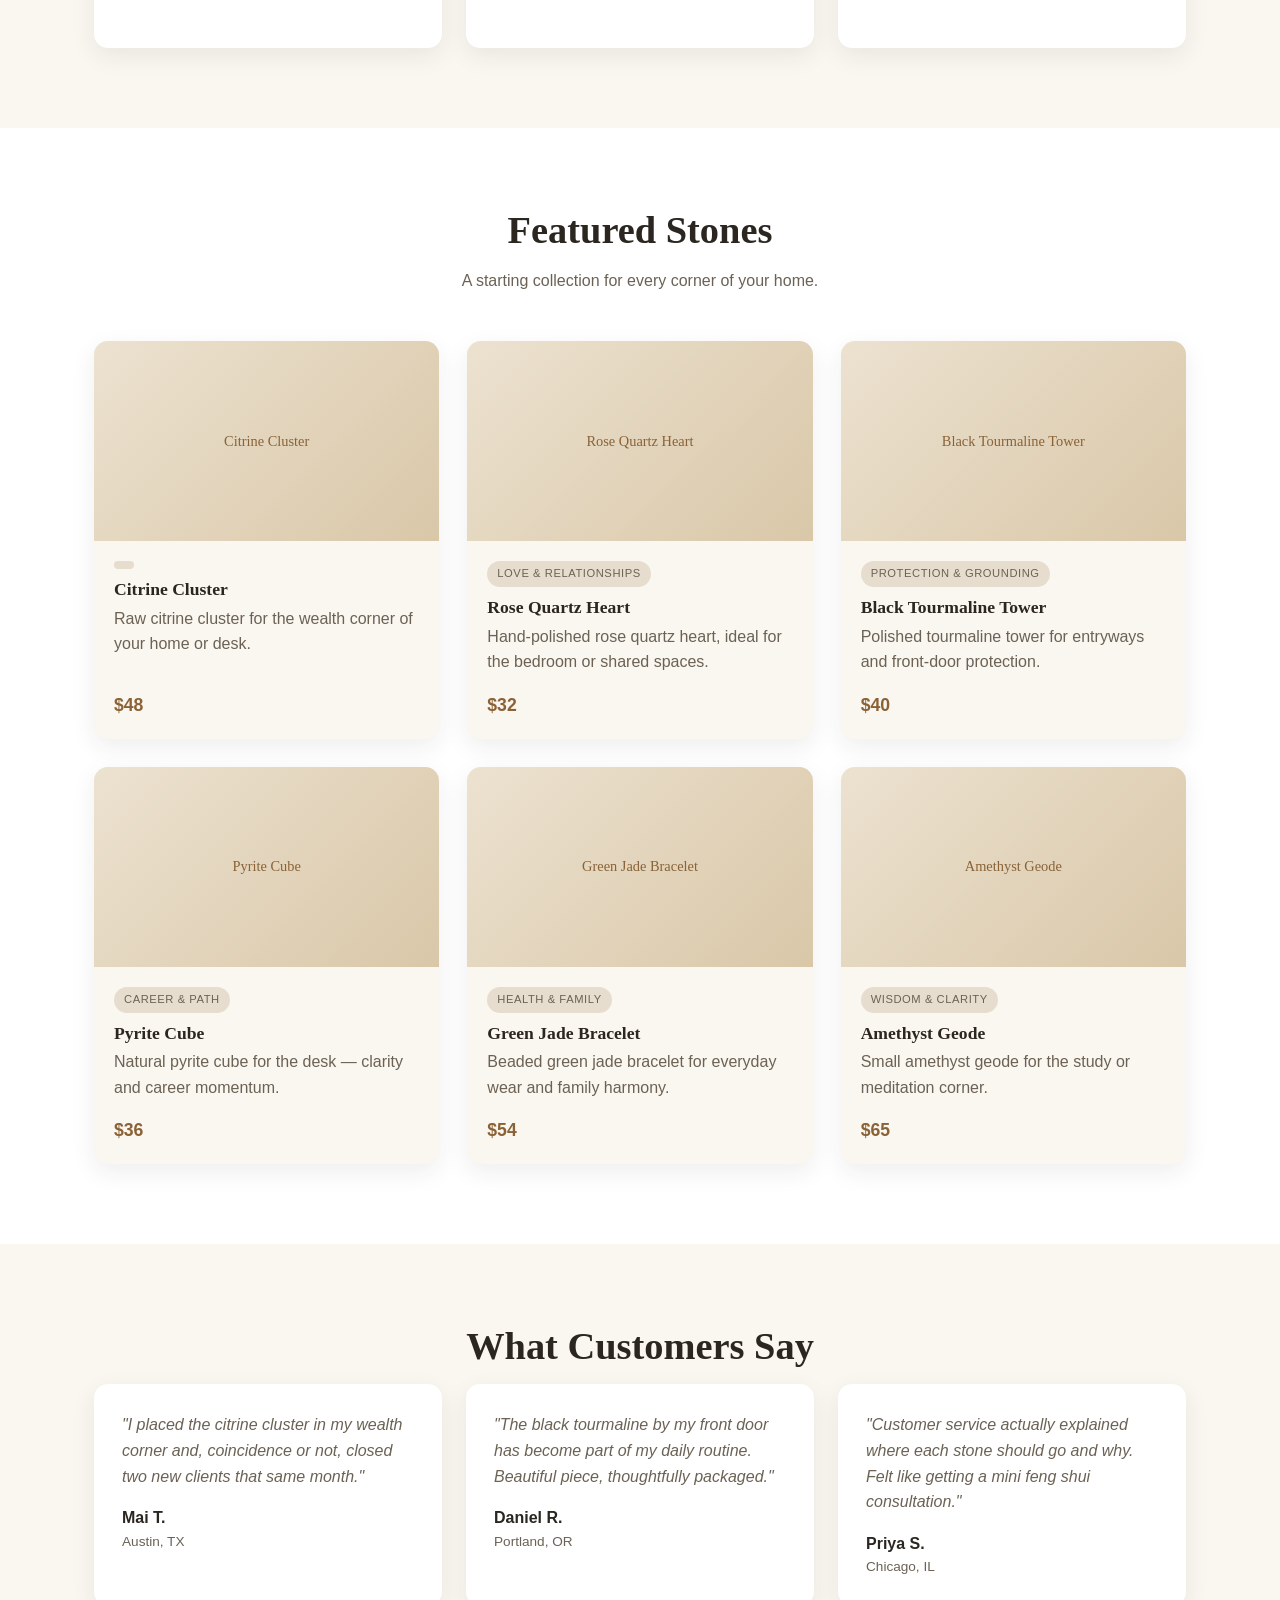
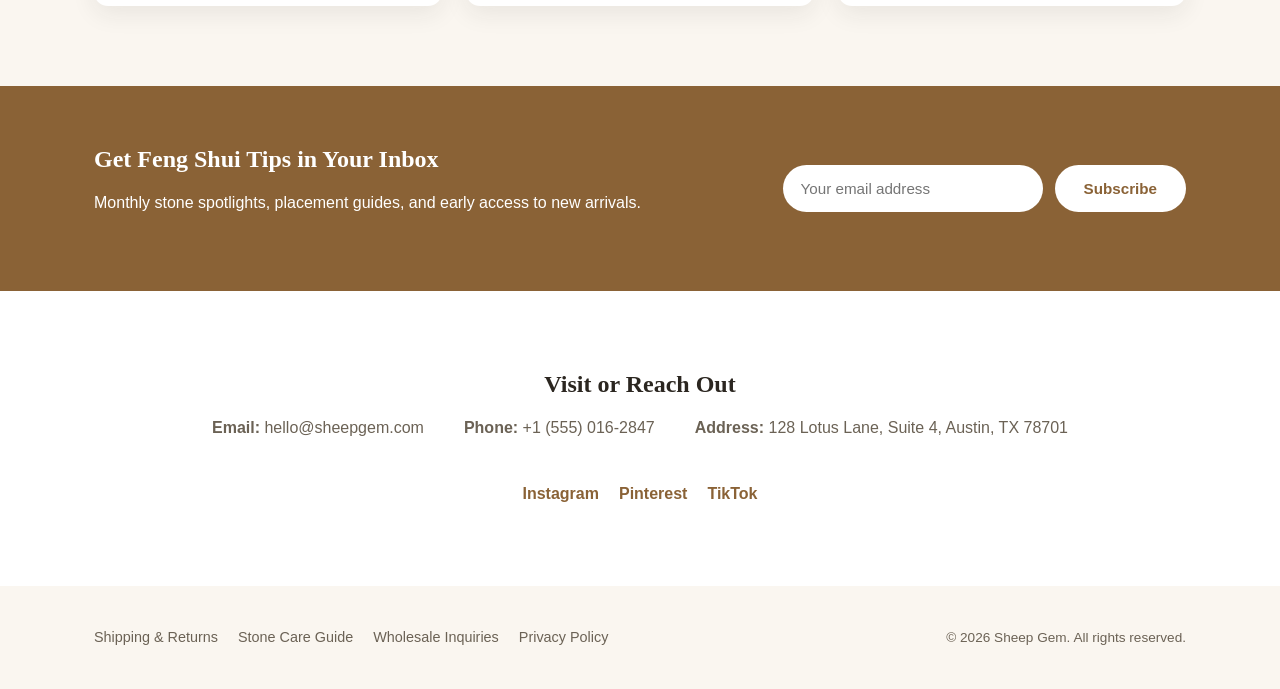
==== commit 7cea6e1e: "Publish rendered index.html via admin.html" ====
--- a/index.html
+++ b/index.html
@@ -3,7 +3,7 @@
 <head>
 <meta charset="UTF-8">
 <meta name="viewport" content="width=device-width, initial-scale=1.0">
-<title>Sheep Gem — Feng Shui Stones for a Balanced Life</title>
+<title>Sheep Gemmmm — Feng Shui Stones for a Balanced Life</title>
 <meta name="description" content="Cừu tin rằng mỗi viên đá không thay đổi cuộc đời bạn. Nhưng nó có thể trở thành lời nhắc nhở về con người mà bạn muốn trở thành.">
 <link rel="preconnect" href="https://fonts.googleapis.com">
 <link rel="preconnect" href="https://fonts.gstatic.com" crossorigin>
@@ -75,9 +75,9 @@
     <div class="intentions-grid" id="intentions-grid">
       <div class="intention-card" style="border-top-color:#d9a441">
         <h3>Wealth &amp; Abundance</h3>
-        <div class="intention-stone">Citrine</div>
-        <div class="intention-meta">Wood Element · Bagua: Southeast</div>
-        <p>Placed in the wealth corner to invite prosperity and opportunity.</p>
+        <div class="intention-stone">Garnet, Thạch Anh Vàng</div>
+        <div class="intention-meta">Lửa, Đất Element · Bagua: </div>
+        <p>Đam mê • Thăng tiến • Thu hút tài lộc</p>
       </div>
       <div class="intention-card" style="border-top-color:#e3a9a1">
         <h3>Love &amp; Relationships</h3>
--- a/css/style.css
+++ b/css/style.css
@@ -111,6 +111,23 @@
   font-size: 1.4rem;
   cursor: pointer;
 }
+.lang-switch {
+  display: flex;
+  align-items: center;
+  gap: 4px;
+  margin-left: 20px;
+  padding-left: 20px;
+  border-left: 1px solid var(--color-border);
+}
+.lang-link {
+  font-size: 0.8rem;
+  font-weight: 700;
+  letter-spacing: 0.03em;
+  color: var(--color-text-muted, #8a8072);
+  padding: 4px 6px;
+}
+.lang-link:hover { color: var(--color-accent-dark); }
+.lang-link.active { color: var(--color-text); text-decoration: underline; text-underline-offset: 3px; }
 
 @media (max-width: 800px) {
   .main-nav {
@@ -127,6 +144,7 @@
   }
   .main-nav.open { display: flex; }
   .nav-toggle { display: block; }
+  .lang-switch { margin-left: 12px; padding-left: 12px; }
 }
 
 /* Hero --------------------------------------------------------------------- */
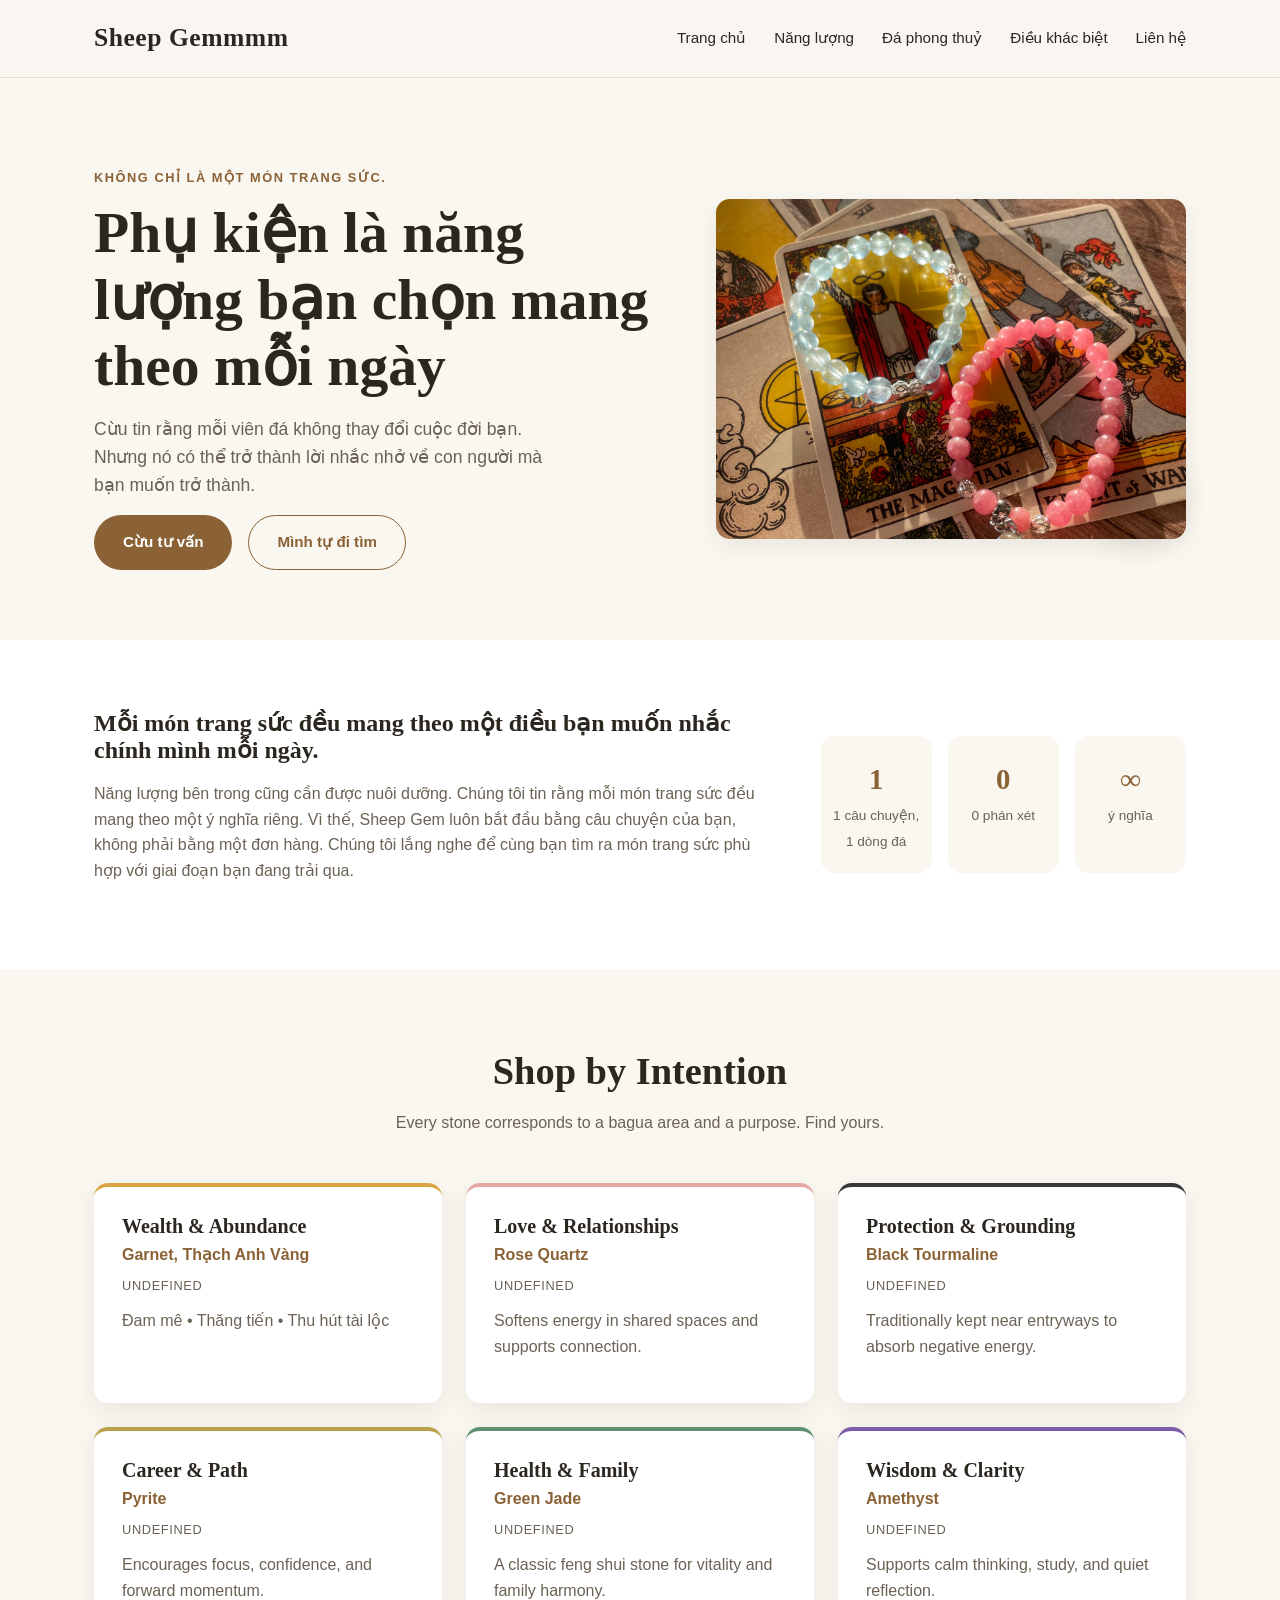
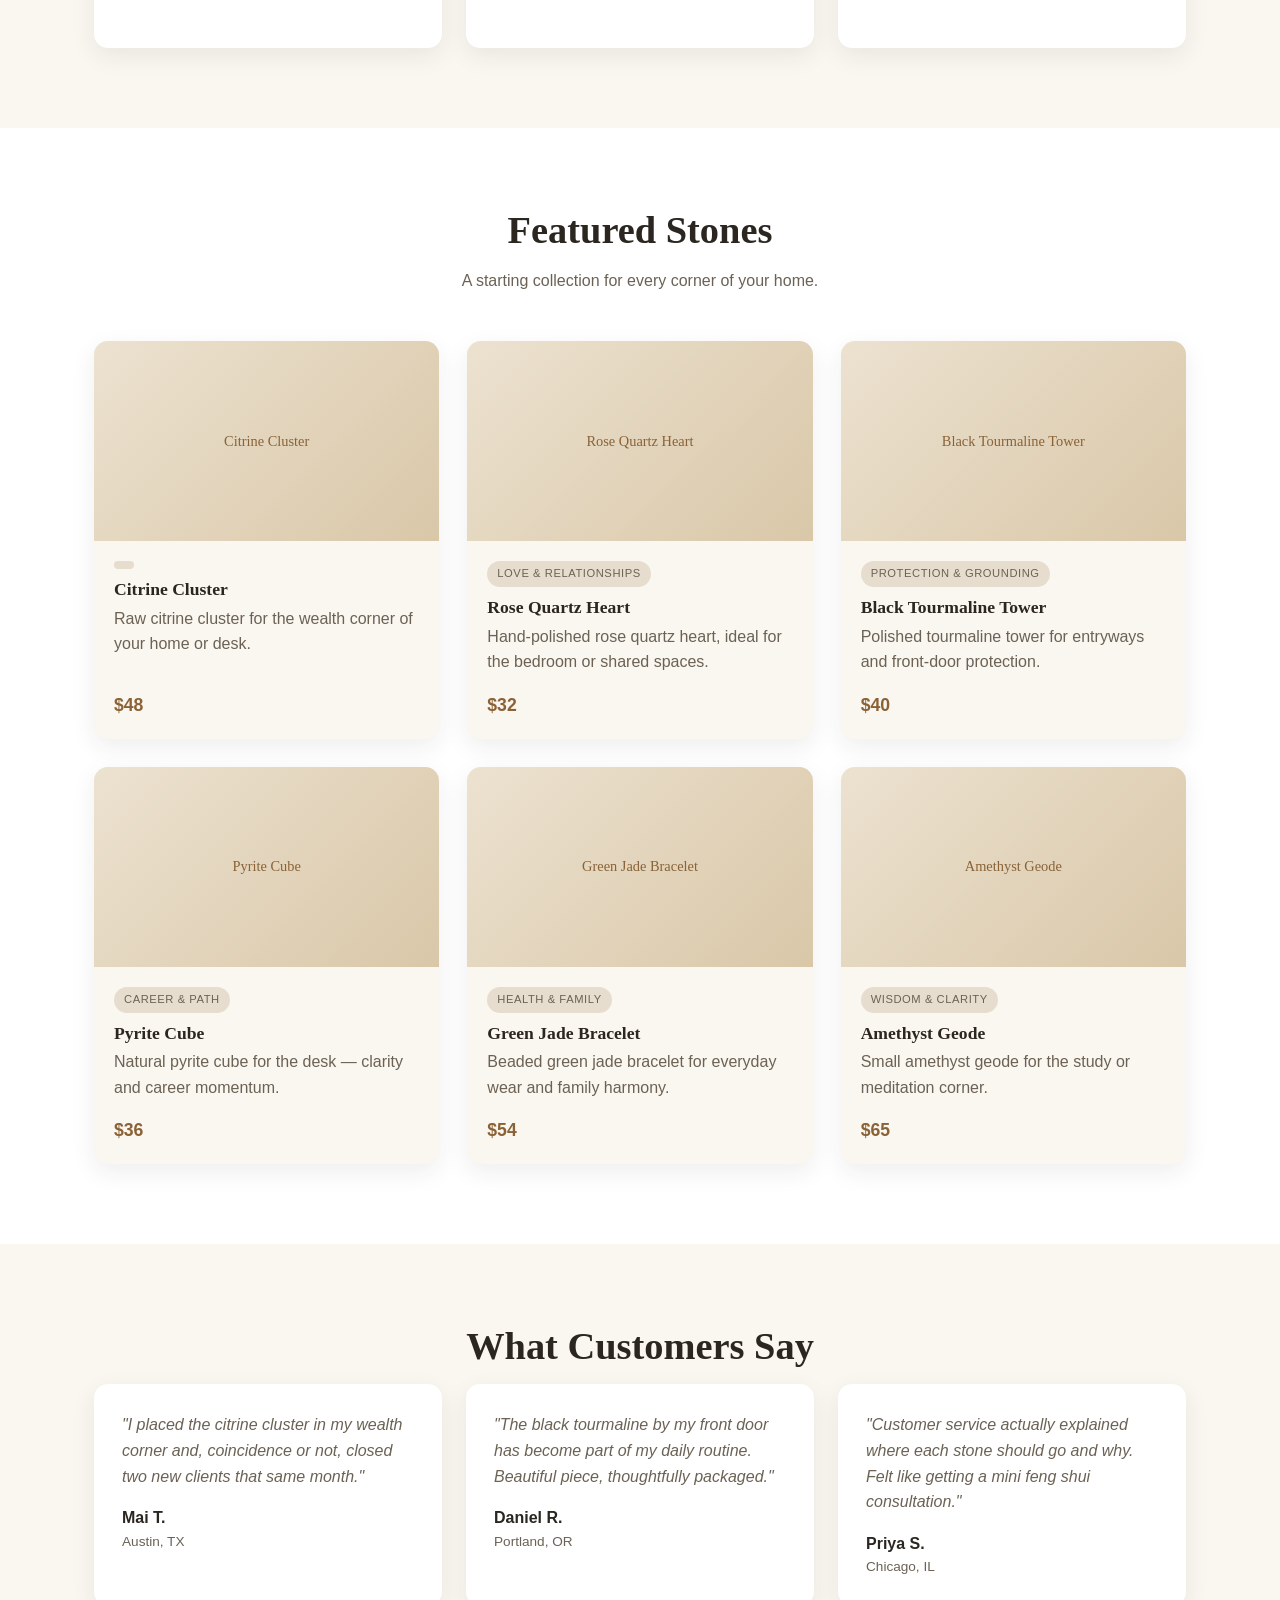
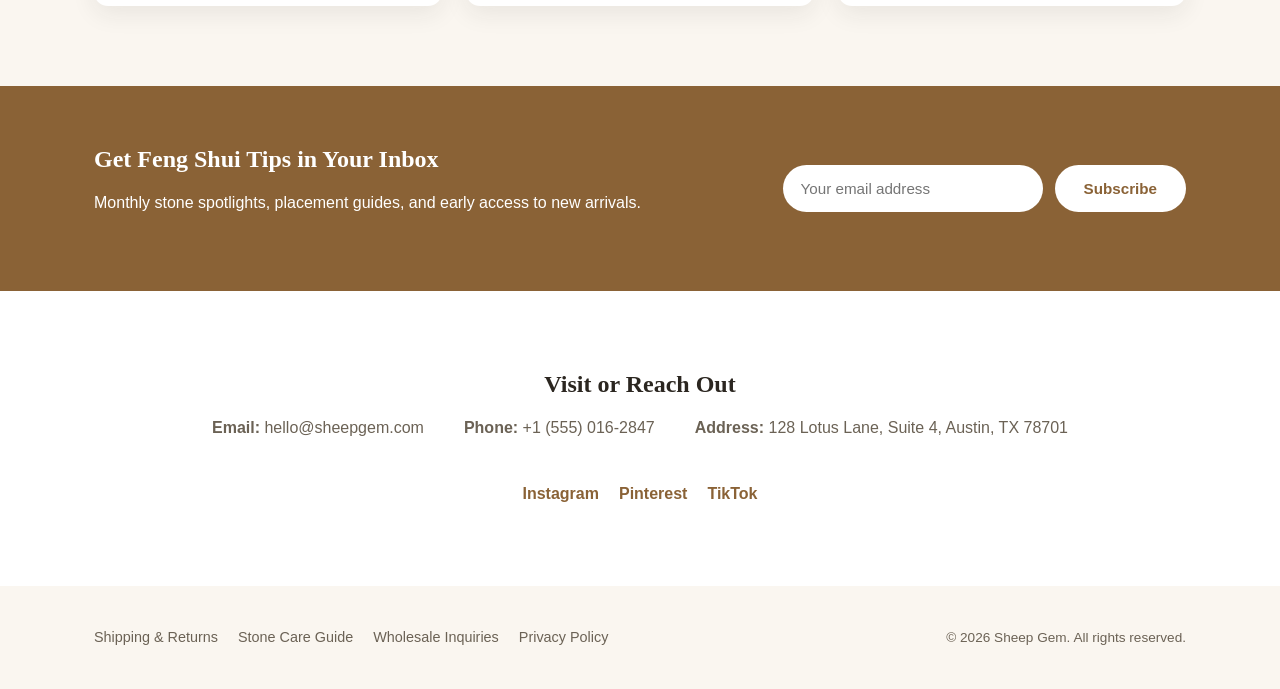
==== commit 00a2ee63: "Publish rendered index.html via admin.html" ====
--- a/index.html
+++ b/index.html
@@ -14,7 +14,7 @@
 
 <header class="site-header" id="home">
   <div class="container header-inner">
-    <a class="logo" href="#home" id="logo">Sheep Gem</a>
+    <a class="logo" href="#home" id="logo">Sheep Gemmmm</a>
     <nav class="main-nav" id="main-nav">
       <a href="#home">Trang chủ</a>
       <a href="#nangluong">Năng lượng</a>
